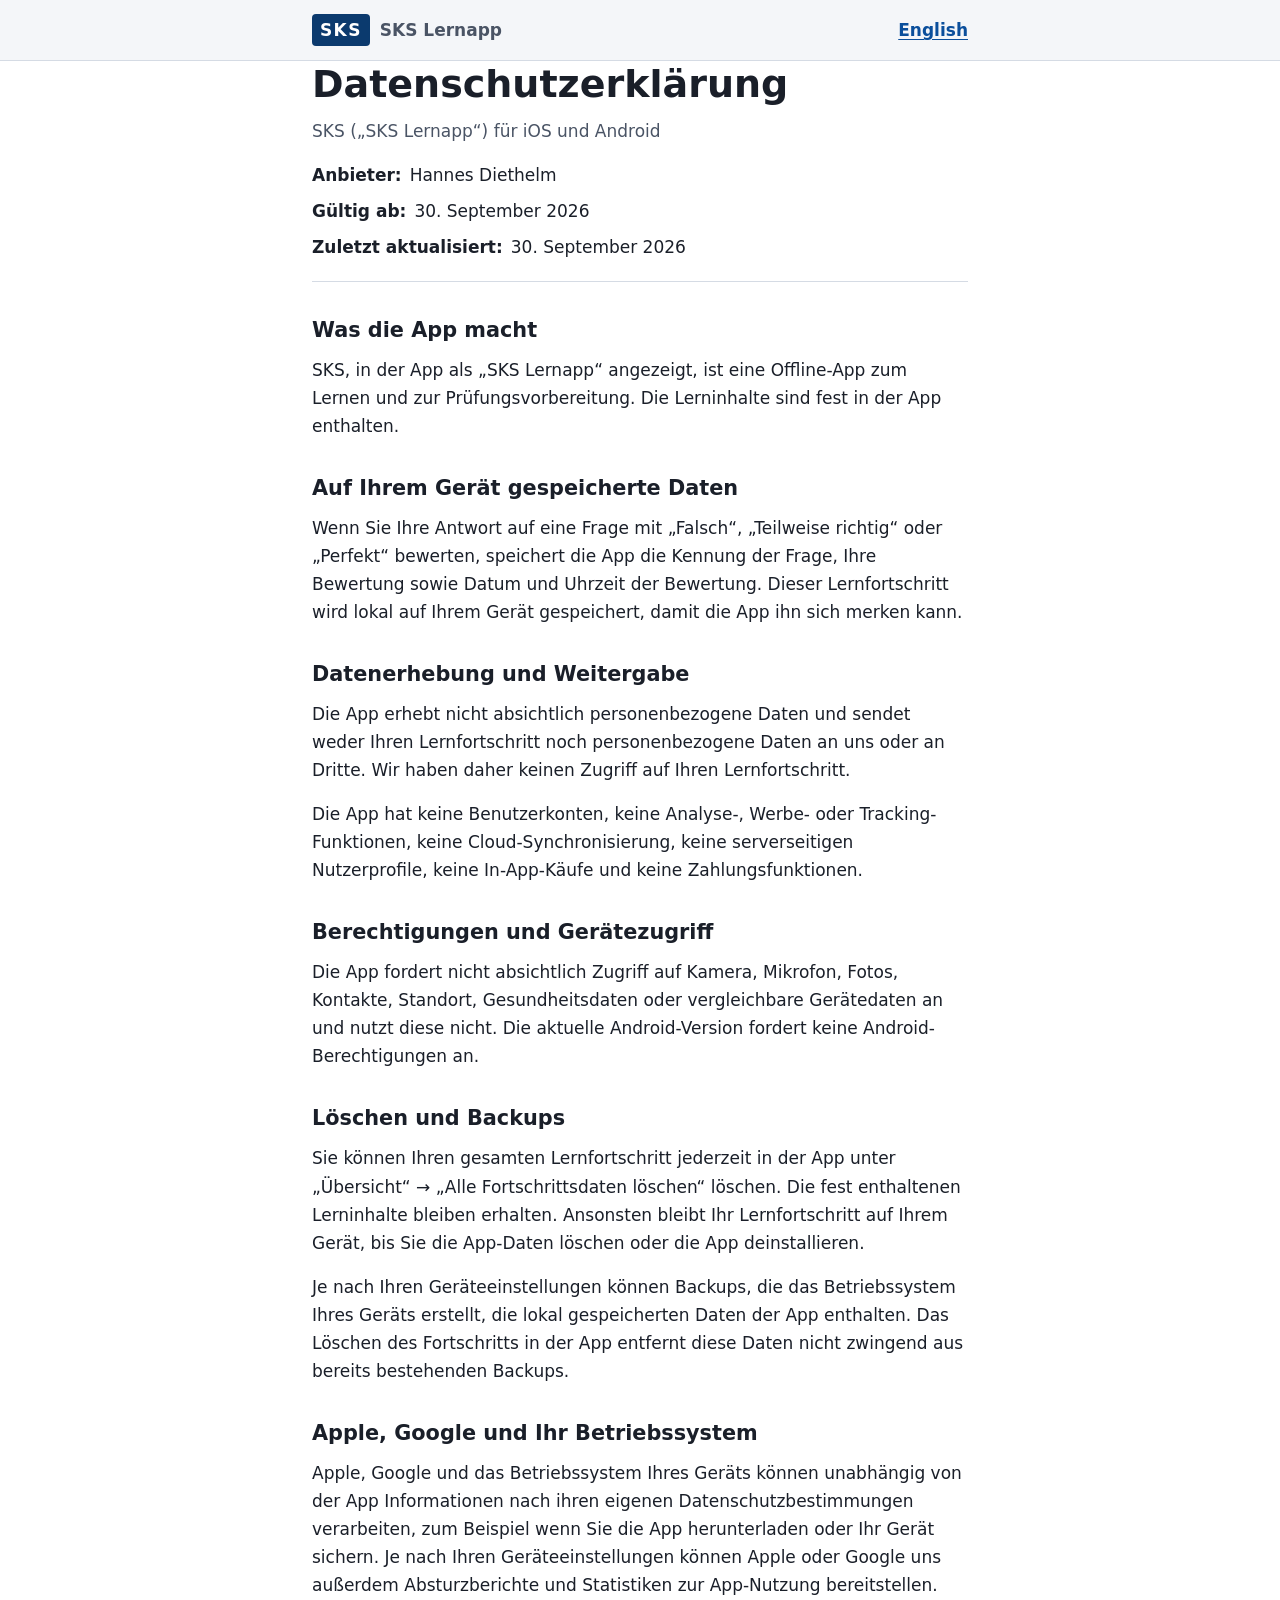
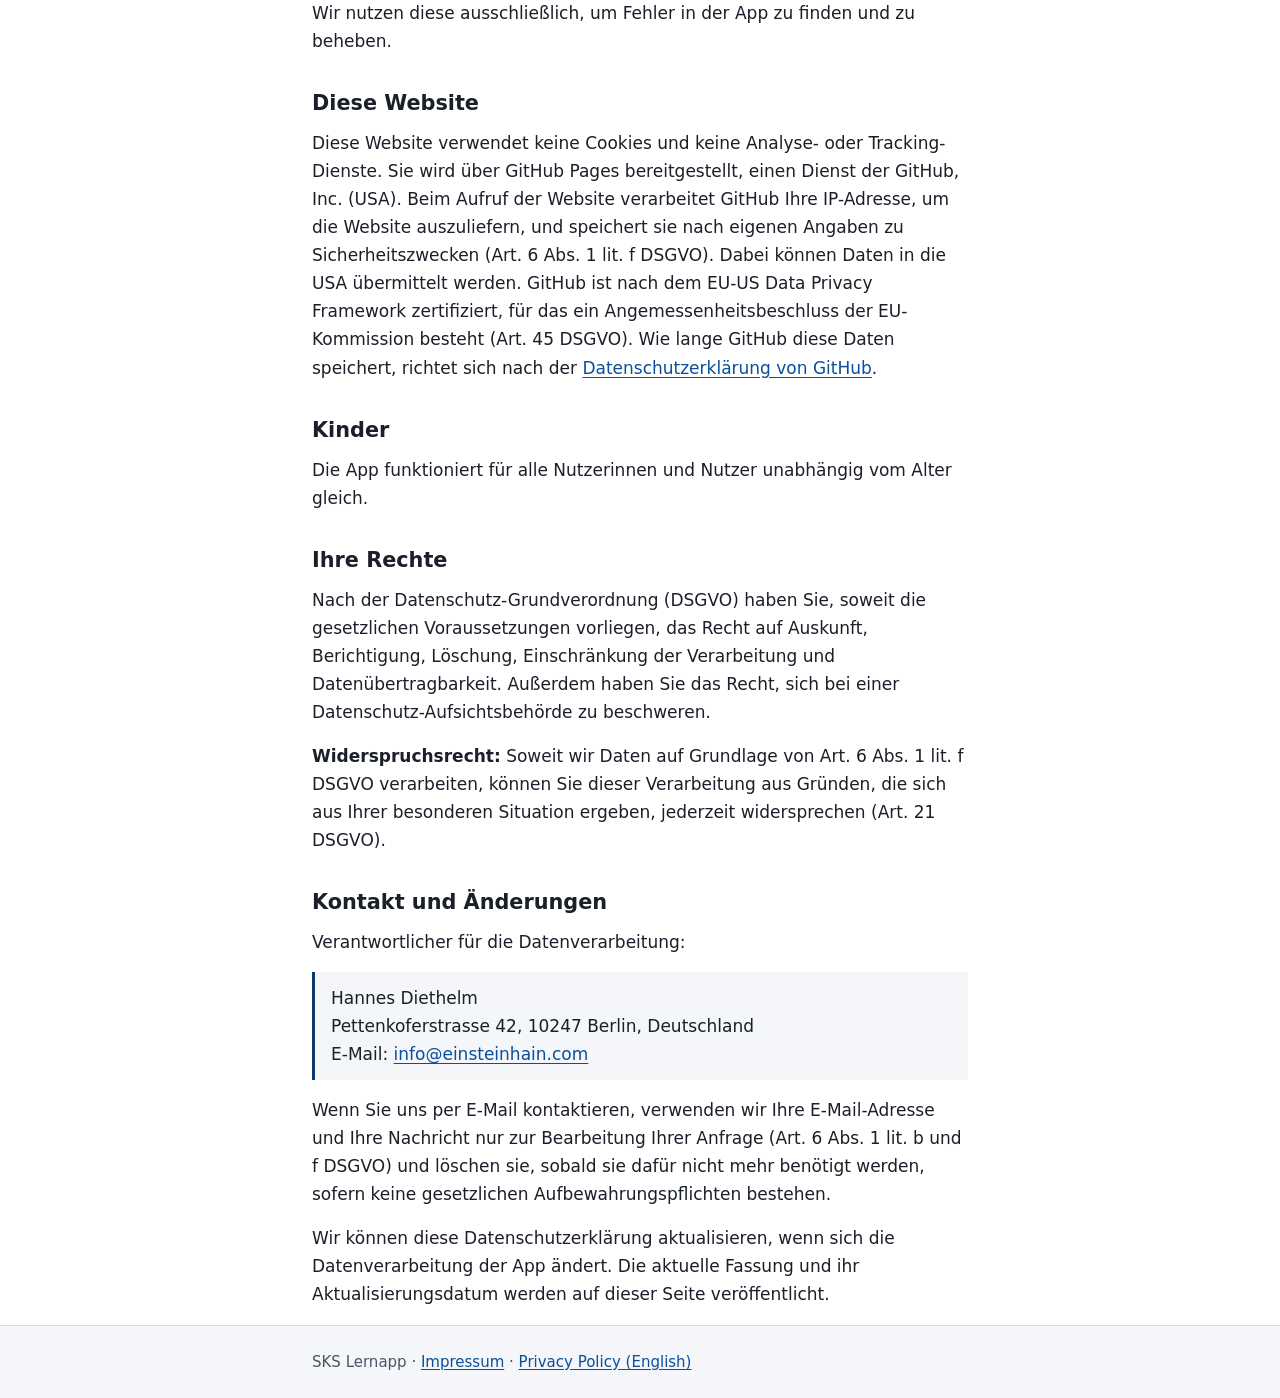
==== index.html @ 18a4a5f4 "SKS privacy policy website" ====
<!doctype html>
<html lang="de">
<head>
  <meta charset="utf-8">
  <meta name="viewport" content="width=device-width, initial-scale=1">
  <meta http-equiv="Content-Security-Policy" content="default-src 'none'; style-src 'self'; img-src 'self'; base-uri 'none'; form-action 'none'">
  <meta name="referrer" content="no-referrer">
  <meta name="color-scheme" content="light dark">
  <meta http-equiv="refresh" content="0; url=datenschutz/">
  <title>SKS Lernapp – Datenschutz</title>
  <meta name="description" content="Datenschutzerklärung und Impressum der SKS Lernapp (SKS) für iOS und Android.">
  <meta name="robots" content="noindex">
  <link rel="stylesheet" href="css/styles.css">
</head>
<body>
  <header class="site-header">
    <div class="container header-row">
      <p class="brand"><span class="brand-mark">SKS</span> <span class="brand-name">SKS Lernapp</span></p>
    </div>
  </header>
  <main class="container notice">
    <h1>SKS Lernapp</h1>
    <ul>
      <li><a href="datenschutz/">Datenschutzerklärung</a></li>
      <li><a href="privacy-policy/" hreflang="en" lang="en">Privacy Policy (English)</a></li>
      <li><a href="impressum/">Impressum</a></li>
    </ul>
  </main>
</body>
</html>
---- css/styles.css ----
/* SKS privacy-policy site: system fonts only, no external resources. */

:root {
  --bg: #ffffff;
  --surface: #f4f6f9;
  --text: #1a1f29;
  --muted: #4a5465;
  --border: #d5dbe4;
  --accent: #0b3a6e;
  --accent-contrast: #ffffff;
  --link: #0b4f9c;
  --focus: #b35c00;
  --placeholder-bg: #fff1a8;
  --placeholder-text: #3d3100;
  color-scheme: light dark;
}

@media (prefers-color-scheme: dark) {
  :root {
    --bg: #11151c;
    --surface: #1a2029;
    --text: #e6e9ef;
    --muted: #a9b2c1;
    --border: #2e3744;
    --accent: #8fbef2;
    --accent-contrast: #0b1522;
    --link: #9cc8ff;
    --focus: #ffb35c;
    --placeholder-bg: #5a4a00;
    --placeholder-text: #fff6c4;
  }
}

*,
*::before,
*::after {
  box-sizing: border-box;
}

html {
  -webkit-text-size-adjust: 100%;
  text-size-adjust: 100%;
}

body {
  margin: 0;
  background: var(--bg);
  color: var(--text);
  font-family: system-ui, -apple-system, "Segoe UI", Roboto, "Helvetica Neue", Arial, sans-serif;
  font-size: 1.0625rem;
  line-height: 1.65;
  overflow-wrap: break-word;
}

.container {
  width: 100%;
  max-width: 44rem;
  margin: 0 auto;
  padding: 0 1rem;
}

/* Skip link */
.skip-link {
  position: absolute;
  left: 1rem;
  top: -3rem;
  padding: 0.5rem 0.75rem;
  background: var(--accent);
  color: var(--accent-contrast);
  border-radius: 0.25rem;
  z-index: 10;
}

.skip-link:focus {
  top: 0.5rem;
}

/* Header */
.site-header {
  border-bottom: 1px solid var(--border);
  background: var(--surface);
}

.header-row {
  display: flex;
  align-items: center;
  justify-content: space-between;
  gap: 1rem;
}

.lang-link {
  font-weight: 600;
  padding: 0.5rem 0;
}

.doc-note {
  margin: 1rem 0 0;
  color: var(--muted);
  font-size: 0.9375rem;
}

.brand {
  margin: 0;
  padding: 0.875rem 0;
  display: flex;
  align-items: center;
  gap: 0.625rem;
  font-weight: 600;
}

.brand-mark {
  display: inline-block;
  padding: 0.125rem 0.5rem;
  border-radius: 0.25rem;
  background: var(--accent);
  color: var(--accent-contrast);
  letter-spacing: 0.08em;
  font-weight: 700;
}

.brand-name {
  color: var(--muted);
}

/* Document */
main {
  padding-top: 2rem;
  padding-bottom: 3rem;
}

h1,
h2 {
  line-height: 1.25;
  color: var(--text);
}

h1 {
  font-size: 2rem;
  margin: 0 0 0.5rem;
}

h2 {
  font-size: 1.3rem;
  margin: 2.25rem 0 0.75rem;
  scroll-margin-top: 1rem;
}

p,
ul,
ol,
address {
  margin: 0 0 1rem;
}

ul,
ol {
  padding-left: 1.5rem;
}

li + li {
  margin-top: 0.25rem;
}

address {
  font-style: normal;
  padding: 0.75rem 1rem;
  border-left: 3px solid var(--accent);
  background: var(--surface);
}

a {
  color: var(--link);
  text-underline-offset: 0.15em;
}

a:focus-visible {
  outline: 3px solid var(--focus);
  outline-offset: 2px;
  border-radius: 2px;
}

.doc-header {
  padding-bottom: 1.25rem;
  border-bottom: 1px solid var(--border);
}

.doc-subtitle {
  color: var(--muted);
}

.doc-meta {
  display: grid;
  gap: 0.5rem;
  margin: 1rem 0 0;
}

.doc-meta div {
  display: flex;
  flex-wrap: wrap;
  gap: 0 0.5rem;
}

.doc-meta dt {
  font-weight: 600;
}

.doc-meta dt::after {
  content: ":";
}

.doc-meta dd {
  margin: 0;
}

/* Placeholders that must be replaced before publication */
mark.placeholder {
  background: var(--placeholder-bg);
  color: var(--placeholder-text);
  padding: 0 0.25em;
  border-radius: 0.2em;
  font-weight: 600;
}

/* Footer */
.site-footer {
  border-top: 1px solid var(--border);
  background: var(--surface);
  color: var(--muted);
  font-size: 0.9375rem;
  padding: 1.25rem 0;
}

.site-footer p {
  margin: 0.25rem 0;
}

/* Redirect page */
.notice {
  padding-top: 3rem;
}

/* Larger screens */
@media (min-width: 40rem) {
  .container {
    padding: 0 1.5rem;
  }

  h1 {
    font-size: 2.375rem;
  }

  main {
    padding-top: 3rem;
  }
}

@media print {
  .site-header,
  .skip-link {
    display: none;
  }

  body {
    font-size: 11pt;
    color: #000;
    background: #fff;
  }
}
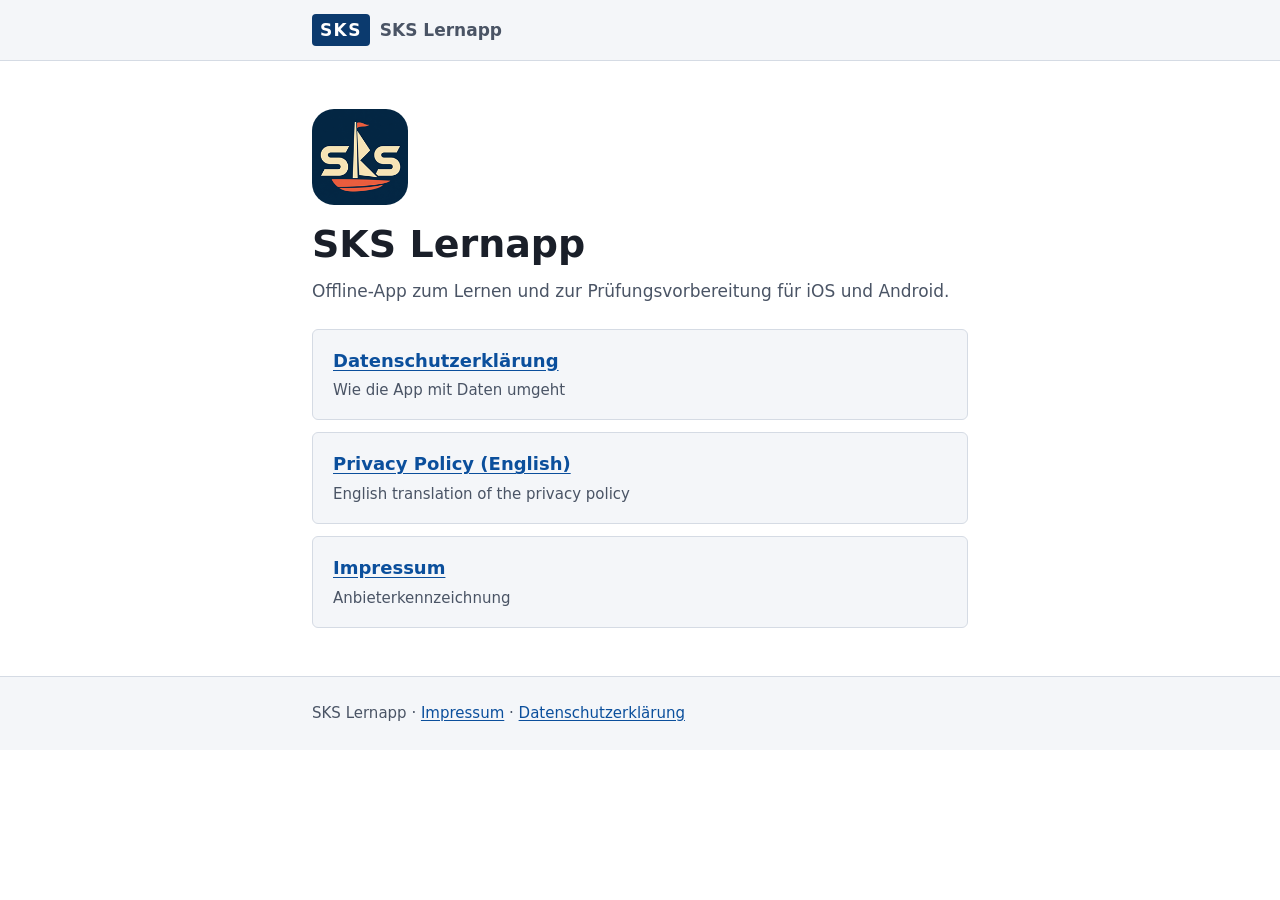
==== commit a5e4185a: "Add landing page and app icon as favicon" ====
--- a/index.html
+++ b/index.html
@@ -6,25 +6,48 @@
   <meta http-equiv="Content-Security-Policy" content="default-src 'none'; style-src 'self'; img-src 'self'; base-uri 'none'; form-action 'none'">
   <meta name="referrer" content="no-referrer">
   <meta name="color-scheme" content="light dark">
-  <meta http-equiv="refresh" content="0; url=datenschutz/">
-  <title>SKS Lernapp – Datenschutz</title>
-  <meta name="description" content="Datenschutzerklärung und Impressum der SKS Lernapp (SKS) für iOS und Android.">
-  <meta name="robots" content="noindex">
+  <title>SKS Lernapp</title>
+  <meta name="description" content="SKS Lernapp: Offline-App zum Lernen und zur Prüfungsvorbereitung für iOS und Android. Datenschutzerklärung und Impressum.">
+  <link rel="canonical" href="https://einsteinhain.com/sks/">
+  <link rel="icon" type="image/png" sizes="32x32" href="icons/favicon-32.png">
+  <link rel="icon" type="image/png" sizes="192x192" href="icons/icon-192.png">
+  <link rel="apple-touch-icon" href="icons/apple-touch-icon.png">
   <link rel="stylesheet" href="css/styles.css">
 </head>
 <body>
+  <a class="skip-link" href="#main">Zum Inhalt springen</a>
+
   <header class="site-header">
     <div class="container header-row">
       <p class="brand"><span class="brand-mark">SKS</span> <span class="brand-name">SKS Lernapp</span></p>
     </div>
   </header>
-  <main class="container notice">
+
+  <main id="main" class="container landing">
+    <img class="landing-icon" src="icons/apple-touch-icon.png" width="96" height="96" alt="">
     <h1>SKS Lernapp</h1>
-    <ul>
-      <li><a href="datenschutz/">Datenschutzerklärung</a></li>
-      <li><a href="privacy-policy/" hreflang="en" lang="en">Privacy Policy (English)</a></li>
-      <li><a href="impressum/">Impressum</a></li>
+    <p class="doc-subtitle">Offline-App zum Lernen und zur Prüfungsvorbereitung für iOS und Android.</p>
+
+    <ul class="link-list">
+      <li>
+        <a href="datenschutz/">Datenschutzerklärung</a>
+        <span>Wie die App mit Daten umgeht</span>
+      </li>
+      <li lang="en">
+        <a href="privacy-policy/" hreflang="en">Privacy Policy (English)</a>
+        <span>English translation of the privacy policy</span>
+      </li>
+      <li>
+        <a href="impressum/">Impressum</a>
+        <span>Anbieterkennzeichnung</span>
+      </li>
     </ul>
   </main>
+
+  <footer class="site-footer">
+    <div class="container">
+      <p>SKS Lernapp · <a href="impressum/">Impressum</a> · <a href="datenschutz/">Datenschutzerklärung</a></p>
+    </div>
+  </footer>
 </body>
 </html>
--- a/css/styles.css
+++ b/css/styles.css
@@ -122,8 +122,8 @@
   color: var(--muted);
 }
 
-/* Document */
-main {
+/* Document (main.container so .container's padding reset doesn't override it) */
+main.container {
   padding-top: 2rem;
   padding-bottom: 3rem;
 }
@@ -234,9 +234,41 @@
   margin: 0.25rem 0;
 }
 
-/* Redirect page */
-.notice {
-  padding-top: 3rem;
+/* Landing page */
+.landing-icon {
+  display: block;
+  width: 96px;
+  height: 96px;
+  margin-bottom: 1rem;
+  border-radius: 22px;
+}
+
+.link-list {
+  list-style: none;
+  margin: 1.5rem 0 0;
+  padding: 0;
+}
+
+.link-list li {
+  padding: 1rem 1.25rem;
+  background: var(--surface);
+  border: 1px solid var(--border);
+  border-radius: 0.375rem;
+}
+
+.link-list li + li {
+  margin-top: 0.75rem;
+}
+
+.link-list a {
+  display: block;
+  font-size: 1.125rem;
+  font-weight: 600;
+}
+
+.link-list span {
+  color: var(--muted);
+  font-size: 0.9375rem;
 }
 
 /* Larger screens */
@@ -249,7 +281,7 @@
     font-size: 2.375rem;
   }
 
-  main {
+  main.container {
     padding-top: 3rem;
   }
 }
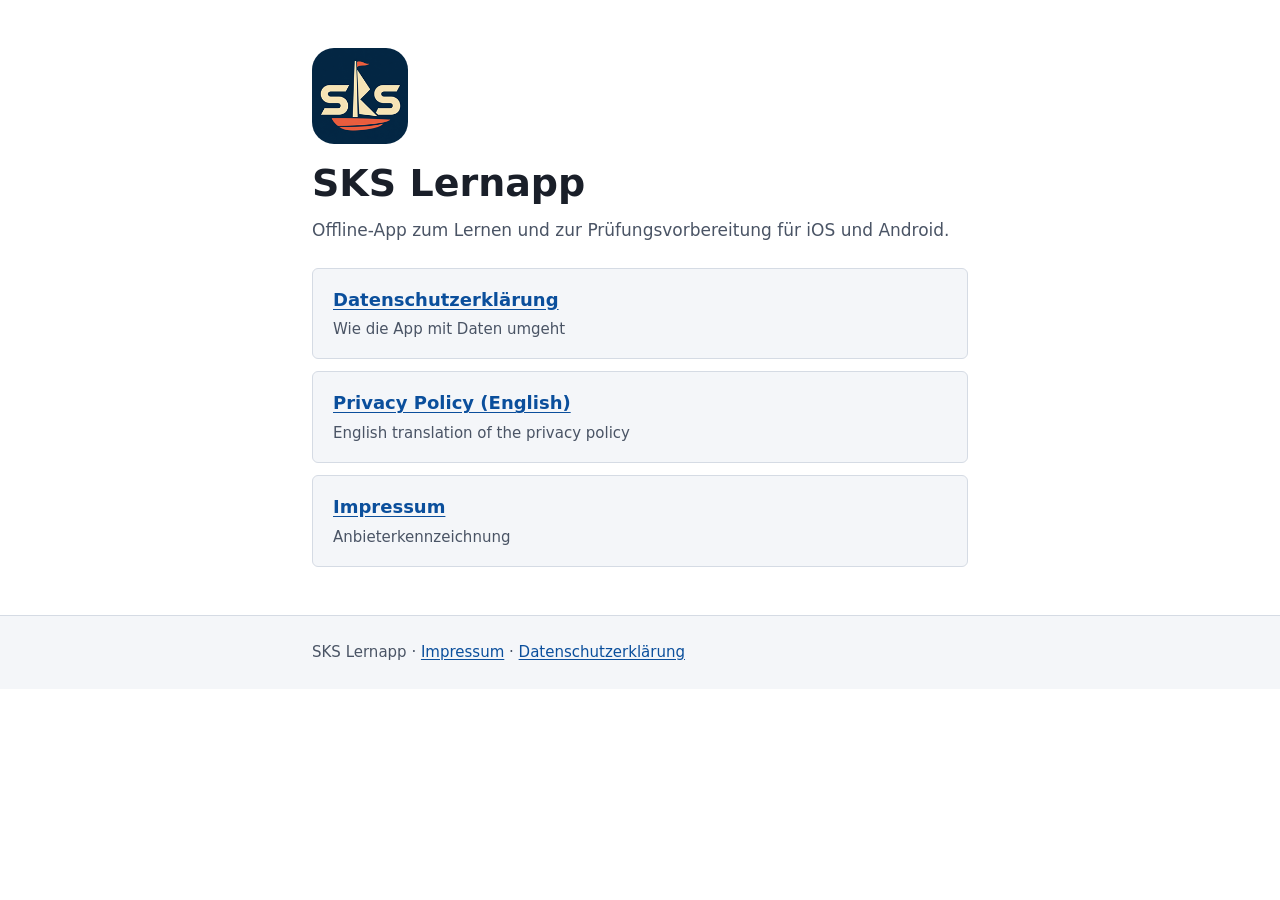
==== commit 2209efc8: "change logo and landing page" ====
--- a/index.html
+++ b/index.html
@@ -16,12 +16,6 @@
 </head>
 <body>
   <a class="skip-link" href="#main">Zum Inhalt springen</a>
-
-  <header class="site-header">
-    <div class="container header-row">
-      <p class="brand"><span class="brand-mark">SKS</span> <span class="brand-name">SKS Lernapp</span></p>
-    </div>
-  </header>
 
   <main id="main" class="container landing">
     <img class="landing-icon" src="icons/apple-touch-icon.png" width="96" height="96" alt="">
--- a/css/styles.css
+++ b/css/styles.css
@@ -108,14 +108,11 @@
   font-weight: 600;
 }
 
-.brand-mark {
-  display: inline-block;
-  padding: 0.125rem 0.5rem;
-  border-radius: 0.25rem;
-  background: var(--accent);
-  color: var(--accent-contrast);
-  letter-spacing: 0.08em;
-  font-weight: 700;
+.brand-logo {
+  display: block;
+  width: 32px;
+  height: 32px;
+  border-radius: 7px;
 }
 
 .brand-name {
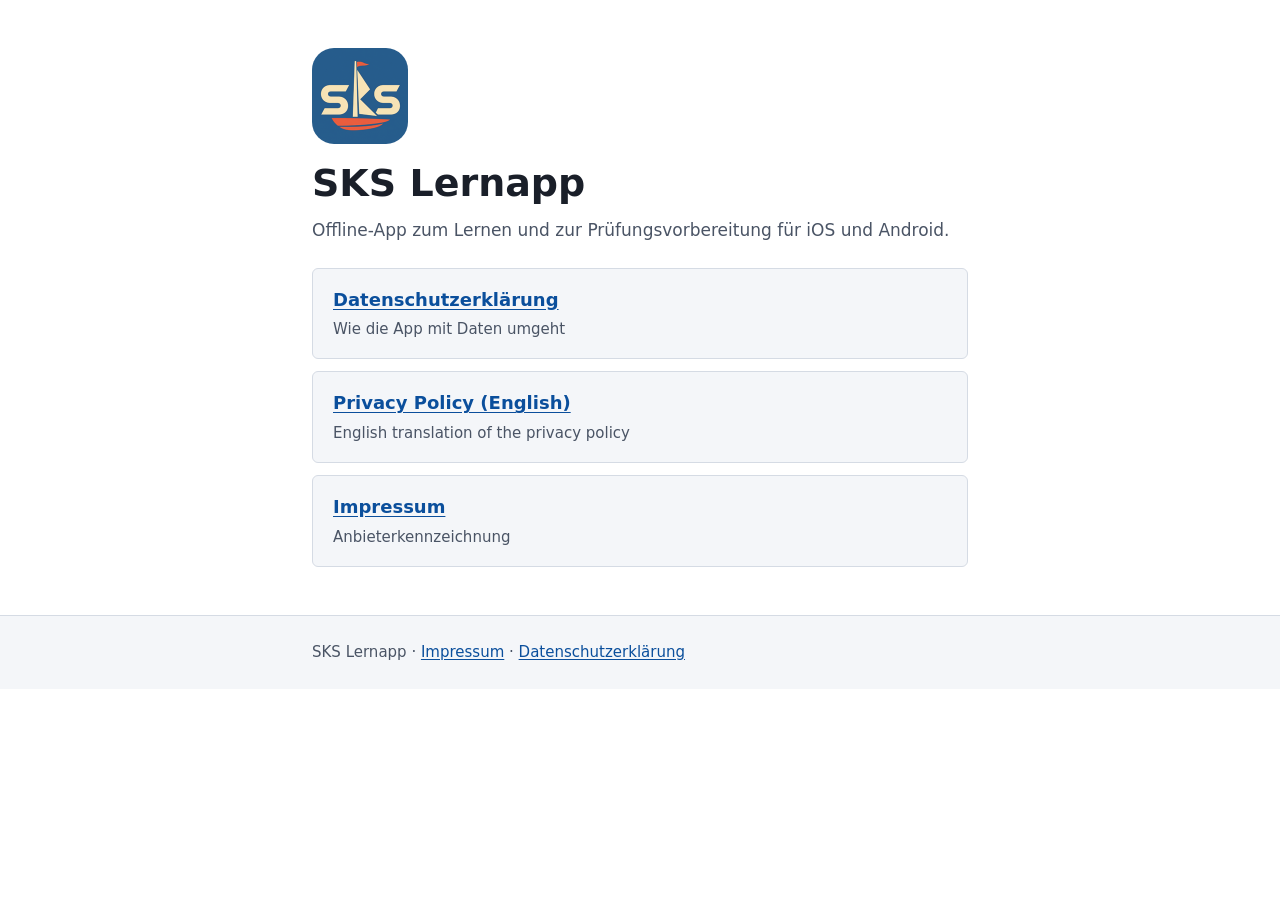
==== commit bfbe80e9: "Use a single light-blue icon file for all pages Co-Authored-By: Claude Opus 5.5 <noreply@anthropic.c" ====
--- a/index.html
+++ b/index.html
@@ -9,16 +9,15 @@
   <title>SKS Lernapp</title>
   <meta name="description" content="SKS Lernapp: Offline-App zum Lernen und zur Prüfungsvorbereitung für iOS und Android. Datenschutzerklärung und Impressum.">
   <link rel="canonical" href="https://einsteinhain.com/sks/">
-  <link rel="icon" type="image/png" sizes="32x32" href="icons/favicon-32.png">
-  <link rel="icon" type="image/png" sizes="192x192" href="icons/icon-192.png">
-  <link rel="apple-touch-icon" href="icons/apple-touch-icon.png">
+  <link rel="icon" type="image/png" href="icons/icon.png">
+  <link rel="apple-touch-icon" href="icons/icon.png">
   <link rel="stylesheet" href="css/styles.css">
 </head>
 <body>
   <a class="skip-link" href="#main">Zum Inhalt springen</a>
 
   <main id="main" class="container landing">
-    <img class="landing-icon" src="icons/apple-touch-icon.png" width="96" height="96" alt="">
+    <img class="landing-icon" src="icons/icon.png" width="96" height="96" alt="">
     <h1>SKS Lernapp</h1>
     <p class="doc-subtitle">Offline-App zum Lernen und zur Prüfungsvorbereitung für iOS und Android.</p>
 
--- a/css/styles.css
+++ b/css/styles.css
@@ -142,6 +142,61 @@
   scroll-margin-top: 1rem;
 }
 
+h3 {
+  font-size: 1.0625rem;
+  line-height: 1.35;
+  margin: 1.5rem 0 0.5rem;
+  scroll-margin-top: 1rem;
+}
+
+/* Summary box, table of contents and highlighted notices */
+.summary,
+.notice {
+  margin: 1.75rem 0 0;
+  padding: 1rem 1.25rem;
+  background: var(--surface);
+  border: 1px solid var(--border);
+  border-radius: 0.375rem;
+}
+
+.notice {
+  margin: 1rem 0;
+  border-left: 3px solid var(--accent);
+}
+
+.summary h2 {
+  margin-top: 0;
+  font-size: 1.125rem;
+}
+
+.summary ul,
+.notice p:last-child {
+  margin-bottom: 0;
+}
+
+.toc {
+  margin: 1.75rem 0 0;
+}
+
+.toc h2 {
+  margin-top: 0;
+  font-size: 1.125rem;
+}
+
+.toc ol {
+  margin: 0;
+  padding-left: 1.75rem;
+}
+
+.toc li + li {
+  margin-top: 0.125rem;
+}
+
+.legal-basis {
+  color: var(--muted);
+  font-size: 0.9375rem;
+}
+
 p,
 ul,
 ol,
